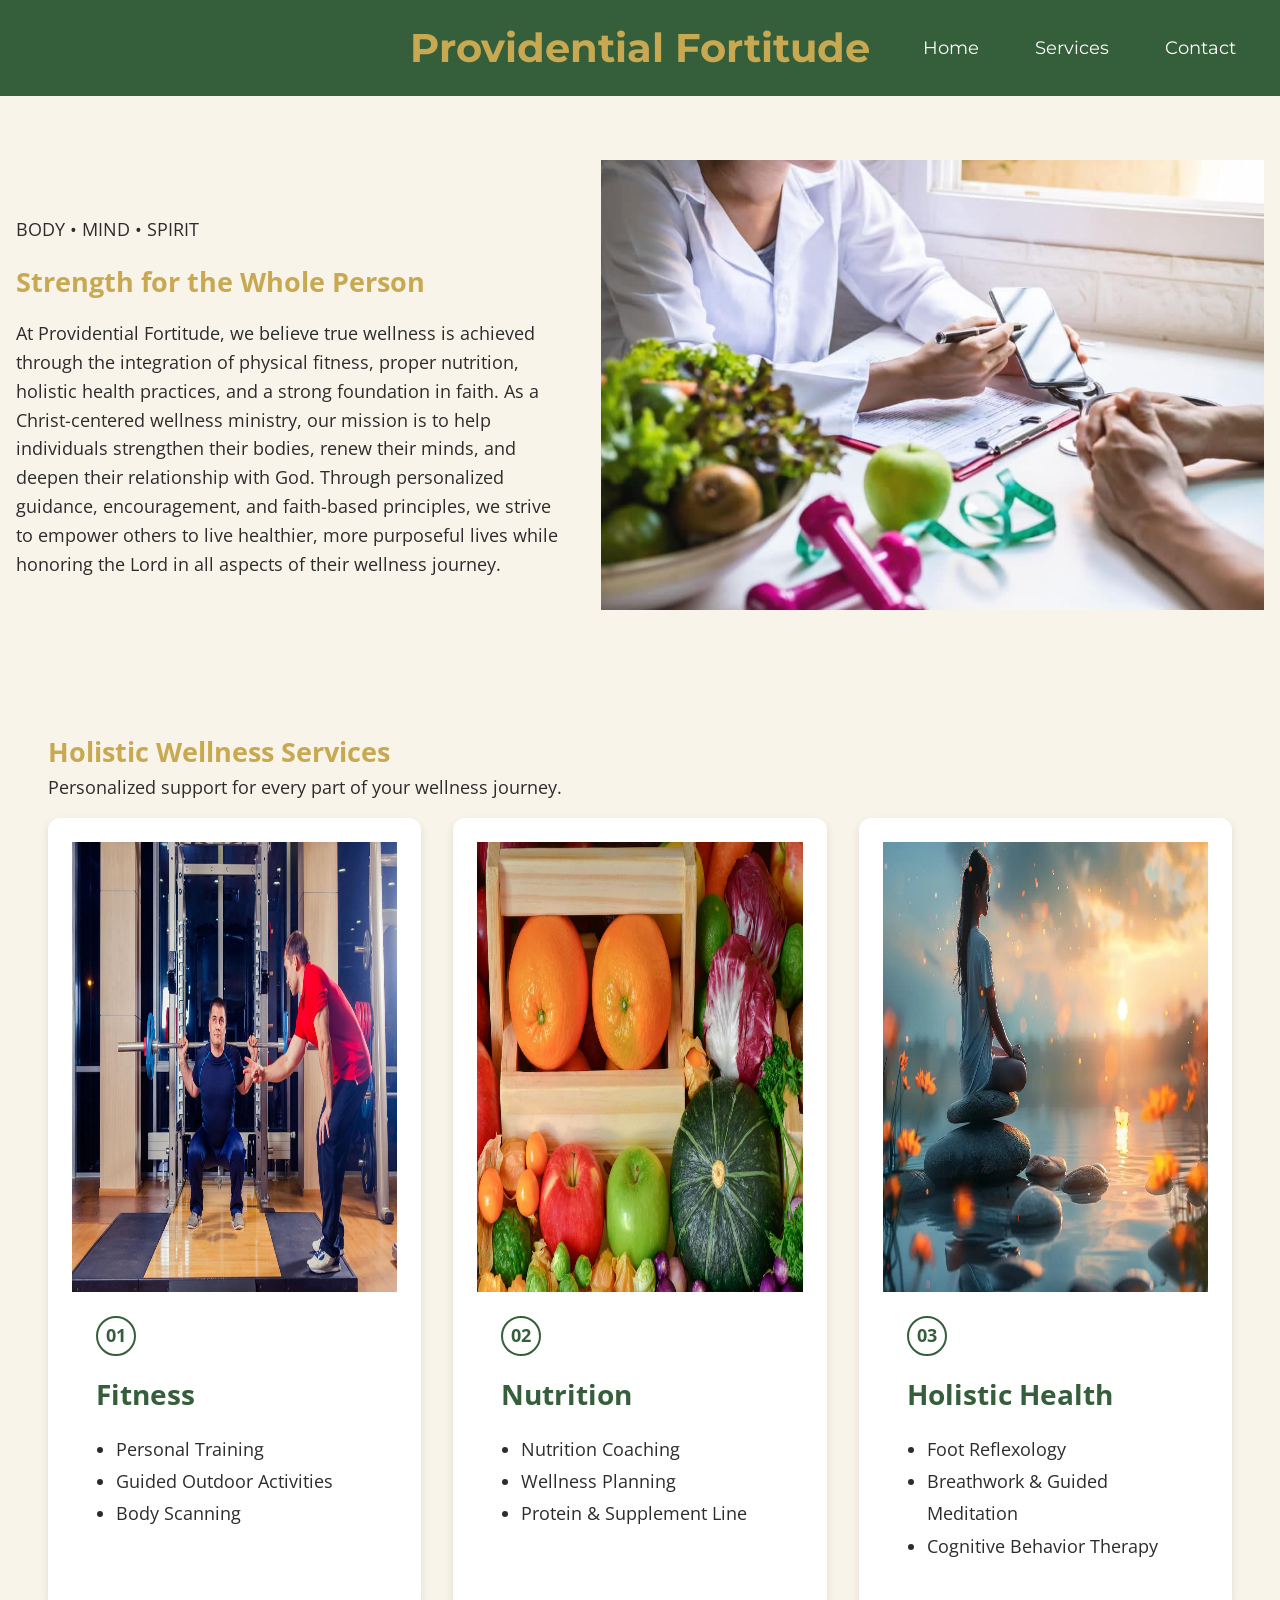
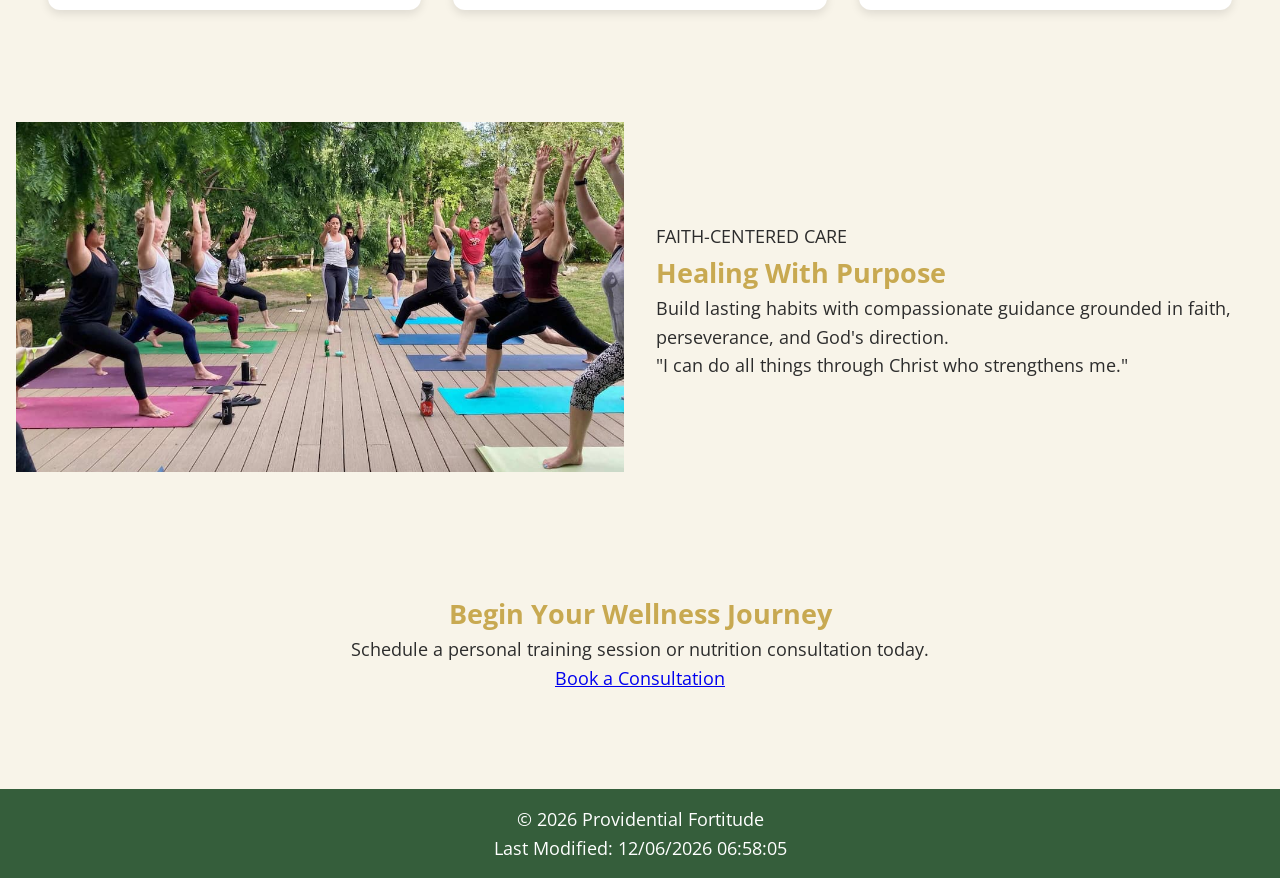
==== project/index.html @ 1b633d13 "project" ====
<!DOCTYPE html>
<html lang="en">
<head>
<meta charset="UTF-8">
<meta name="viewport" content="width=device-width, initial-scale=1.0">
<title>Providential Fortitude</title>

<link rel="preconnect" href="https://fonts.googleapis.com">
<link rel="preconnect" href="https://fonts.gstatic.com" crossorigin>

<link href="https://fonts.googleapis.com/css2?family=Montserrat:wght@400;600&family=Open+Sans:wght@400;500&family=Cormorant+Garamond:wght@500&display=swap" rel="stylesheet">

<link rel="stylesheet" href="/styles/project.css">
<link rel="stylesheet" href="/styles/project-large.css">
<script src="/scripts/project.js" defer></script>
</head>

<body>

<header>

    <h1>Providential Fortitude</h1>

    <button id="menu" aria-label="Menu">☰</button>

    <nav class="navigation">
        <a href="index.html">Home</a>
        <a href="services.html">Services</a>
        <a href="contact.html">Contact</a>
    </nav>
</header>

<main>

    <!-- Hero Section -->
    <section class="hero">

        <div class="hero-content">

            <p class="tagline">BODY • MIND • SPIRIT</p>

            <h2>Strength for the Whole Person</h2>

            <p>
                At Providential Fortitude, we believe true wellness is achieved through the integration of physical fitness, proper nutrition, holistic health practices, and a strong foundation in faith. As a Christ-centered wellness ministry, our mission is to help individuals strengthen their bodies, renew their minds, and deepen their relationship with God. Through personalized guidance, encouragement, and faith-based principles, we strive to empower others to live healthier, more purposeful lives while honoring the Lord in all aspects of their wellness journey.
            </p>

        </div>

        <div class="hero-image">
            <img src="/images/wellness.jpg"
                 alt="Wellness coaching"
                 loading="lazy">
        </div>

    </section>


    <!-- Services -->
    <section class="services-preview">
    <h2>Holistic Wellness Services</h2>
    <p>Personalized support for every part of your wellness journey.</p>

    <div class="service-cards">

        <a href="services.html" class="service-card">
            <div class="service-image">
                <img src="/images/fitness.jpg" alt="Personal fitness training">
            </div>
            <div class="service-content">
                <span class="service-number">01</span>
                <h3>Fitness</h3>
                <ul>
                    <li>Personal Training</li>
                    <li>Guided Outdoor Activities</li>
                    <li>Body Scanning</li>
                </ul>
            </div>
        </a>

        <a href="services.html" class="service-card">
            <div class="service-image">
                <img src="/images/nutrition.jpg" alt="Healthy nutrition planning">
            </div>
            <div class="service-content">
                <span class="service-number">02</span>
                <h3>Nutrition</h3>
                <ul>
                    <li>Nutrition Coaching</li>
                    <li>Wellness Planning</li>
                    <li>Protein & Supplement Line</li>
                </ul>
            </div>
        </a>

        <a href="services.html" class="service-card">
            <div class="service-image">
                <img src="/images/holistic.jpg" alt="Holistic wellness">
            </div>
            <div class="service-content">
                <span class="service-number">03</span>
                <h3>Holistic Health</h3>
                <ul>
                    <li>Foot Reflexology</li>
                    <li>Breathwork & Guided Meditation</li>
                    <li>Cognitive Behavior Therapy</li>
                </ul>
            </div>
        </a>

    </div>
</section>

    <!-- Faith Section -->
    <section class="faith-section">

        <div class="faith-image">

            <img src="/images/wellness2.jpg"
                 alt="Outdoor wellness activity"
                 loading="lazy">

        </div>

        <div class="faith-content">

            <p class="small-heading">
                FAITH-CENTERED CARE
            </p>

            <h2>Healing With Purpose</h2>

            <p>
                Build lasting habits with compassionate guidance grounded
                in faith, perseverance, and God's direction.
            </p>

            <blockquote>
                "I can do all things through Christ who strengthens me."
            </blockquote>

        </div>

    </section>


    <!-- CTA -->
    <section class="cta">

        <div>
            <h2>Begin Your Wellness Journey</h2>

            <p>
                Schedule a personal training session or nutrition
                consultation today.
            </p>
        </div>

        <a href="contact.html" class="btn">
            Book a Consultation
        </a>

    </section>

</main>

<footer>
    <p>
        © <span id="year"></span> Providential Fortitude
    </p>

    <p id="lastModified"></p>
</footer>

</body>
</html>
---- styles/project.css ----
:root {
    --green: #355E3B;
    --gold: #C8A951;
    --cream: #F8F4E9;
    --white: #FFFFFF;
    --dark: #2C2C2C;
}

* {
    margin: 0;
    padding: 0;
    box-sizing: border-box;
}

body {
    font-family: "Open Sans", sans-serif;
    background-color: var(--cream);
    color: var(--dark);
    line-height: 1.6;
    font-size: 18px;
}

h1,
h2,
h3,
h4 {
    color: var(--gold);
}

/* ---------- HEADER ---------- */

header {
    background-color: var(--green);
    color: var(--white);
    padding: 1rem;
}

header h1 {
    text-align: center;
    font-family: "Montserrat", sans-serif;
    font-size: 2.5rem;
}

#menu {
    display: block;
    background: none;
    border: none;
    color: white;
    font-size: 2rem;
    margin: .5rem auto;
    cursor: pointer;
}

nav {
    display: none;
    flex-direction: column;

}

nav.open {
    display: flex;
}

nav a {
     color: var(--white);
    text-decoration: none;
    padding: .75rem;
    font-family: "Montserrat", sans-serif;
}

nav a:hover {
     color: var(--gold);
}

/* ---------- HERO ---------- */

.hero {
    display: flex;
    flex-direction: column;
}

.hero img {
    width: 100%;
    height: auto;
}

.hero-text {
    padding: 1.5rem;
    text-align: center;
}

.hero-text h2 {
    color: var(--green);
    margin-bottom: 1rem;
}

.hero h2 {
    margin-top: 1rem;
}

.hero p {
    margin-top: 1rem;
}

/* ---------- MAIN ---------- */

main {
    max-width: 100%;
    padding: 1rem;
}

section {
    margin-bottom: 2rem;
}

.welcome,
.quote {
    text-align: center;
}

.quote {
    font-family: "Cormorant Garamond", serif;
    font-size: 1.6rem;
    color: var(--green);
}

/* ---------- SERVICES ---------- */

.service-grid {
    display: grid;
    grid-template-columns: 1fr;
    gap: 1rem;
}

.card {
    background: white;
    border-radius: 10px;
    padding: 1rem;
    box-shadow: 0 0 10px rgba(0,0,0,.1);
}

.card h3 {
    color: var(--green);
    margin-bottom: .5rem;
}

.services-preview {
    padding: 2rem;
}

.service-cards {
    display: grid;
    grid-template-columns: repeat(3, 1fr);
    gap: 2rem;
    padding: 1rem 0;
}

.service-card {
    display: block;
    text-decoration: none;
    color: inherit;
    background-color: #fcfcfc;
    border-radius: 12px;
    overflow: hidden;
    box-shadow: 0 4px 12px rgba(0, 0, 0, 0.12);
    transition: transform 0.2s ease,
                box-shadow 0.2s ease;
}

.service-card:hover {
    transform: translateY(-5px);
    box-shadow: 0 8px 20px rgba(0, 0, 0, 0.18);
}
.service-card {
    background-color: #fff;
    border-radius: 10px;
    overflow: hidden;
    box-shadow: 0 2px 8px rgba(0,0,0,.1);
}

.service-image {
    width: 100%;
}

.service-image img {
    width: 100%;
    height: 450px;
    display: block;
}


.service-content {
    padding: 1.5rem;
}

.service-number {
    display: inline-flex;
    align-items: center;
    justify-content: center;
    width: 40px;
    height: 40px;
    border: 2px solid var(--green);
    color: var(--green);
    border-radius: 50%;
    font-weight: bold;
    margin-bottom: 1rem;
}

.service-content h3 {
    margin-bottom: 1rem;
    color: var(--green);
    font-size: 1.75rem;
}

.service-content ul {
    padding-left: 1.25rem;
    line-height: 1.8;
}

/* ---------- FORM ---------- */

form {
    display: flex;
    flex-direction: column;
    gap: 1rem;
}

label {
    display: block;
    font-weight: 600;
}

input,
textarea,
select {
    width: 100%;
    padding: .75rem;
    margin-top: .25rem;
}

input[type="submit"] {
    background-color: var(--gold);
    border: none;
    padding: 1rem;
    cursor: pointer;
    font-weight: bold;
}

input[type="submit"]:hover {
    background-color: #b39445;
}

 .cta {
    text-align: center;
    padding: 3rem 2rem;
    }

.cta-button {
    display: inline-block;
    margin-top: 1rem;
}

.cta-button,
button,
.submit-btn {
    background-color: var(--gold);
    color: var(--dark);
    border: none;
}

.cta-button:hover,
button:hover,
.submit-btn:hover {
    background-color: #b89844;
}

/* ---------- FOOTER ---------- */

footer {
    background-color: var(--green);
    color: white;
    text-align: center;
    padding: 1rem;
}



/* Services Page */

.serv {
    text-align: center;
    padding-bottom: 1.5rem;
}

.service-card {
    background: white;
    padding: 1.5rem;
    border-radius: 12px;
    box-shadow: 0 4px 10px rgba(0,0,0,.1);
}

.service-card h3 {
    color: var(--green);
    margin-bottom: 1rem;
}

.service-card p {
    margin-bottom: 1rem;
}

.pricing-tier {
    border: 1px solid #ddd;
    border-radius: 8px;
    padding: .75rem;
    margin-bottom: .75rem;
    text-align: center;
}

.pricing-tier h4 {
    color: var(--green);
    margin-bottom: .25rem;
}

.pricing-tier p {
    font-weight: bold;
    color: var(--gold);
    margin: 0;
}

.book-btn {
    display: block;
    text-align: center;
    background-color: var(--gold);
    color: var(--dark);
    text-decoration: none;
    padding: .75rem;
    border-radius: 8px;
    margin-top: 1rem;
    font-weight: 600;
}

.book-btn:hover {
    background-color: #b89944;
}
---- styles/project-large.css ----
@media screen and (min-width: 768px) {

     header {
        position: relative;
        padding: 1rem 2rem;
        text-align: center;
    }

    header h1 {
        margin: 0;
        text-align: center;
    }

    #menu {
        display: none;
    }

    .navigation {
        position: absolute;
        right: 2rem;
        top: 50%;
        transform: translateY(-50%);

        display: flex;
        flex-direction: row;
        gap: 2rem;
    }

    .navigation a {
        color: var(--white);
        text-decoration: none;
    }
}
    
    /* HERO */

    .hero {
        display: grid;
        grid-template-columns: 1fr 1.2fr;
        gap: 2rem;
        align-items: center;
        padding: 3rem 0;
    }

    .hero-image img {
        width: 100%;
        height: 450px;
        object-fit: cover;
    }

    /* SERVICES */

    .service-grid {
        display: grid;
        grid-template-columns: repeat(3, 1fr);
        gap: 1.5rem;
    }

    

    /* FAITH SECTION */

    .faith-section {
        display: grid;
        grid-template-columns: 1fr 1fr;
        gap: 2rem;
        align-items: center;
        margin: 4rem 0;
    }

    .faith-image img {
        width: 100%;
        height: 350px;
        object-fit: cover;
    }

    /* CTA */

    .cta {
    text-align: center;
    padding: 3rem 2rem;
    }

    .cta-button {
        display: inline-block;
        margin-top: 1rem;
    }

    .cta-button,
    button,
    .submit-btn {
        background-color: var(--gold);
        color: var(--dark);
        border: none;
    }

    .cta-button:hover,
    button:hover,
    .submit-btn:hover {
        background-color: #b89844;
    }
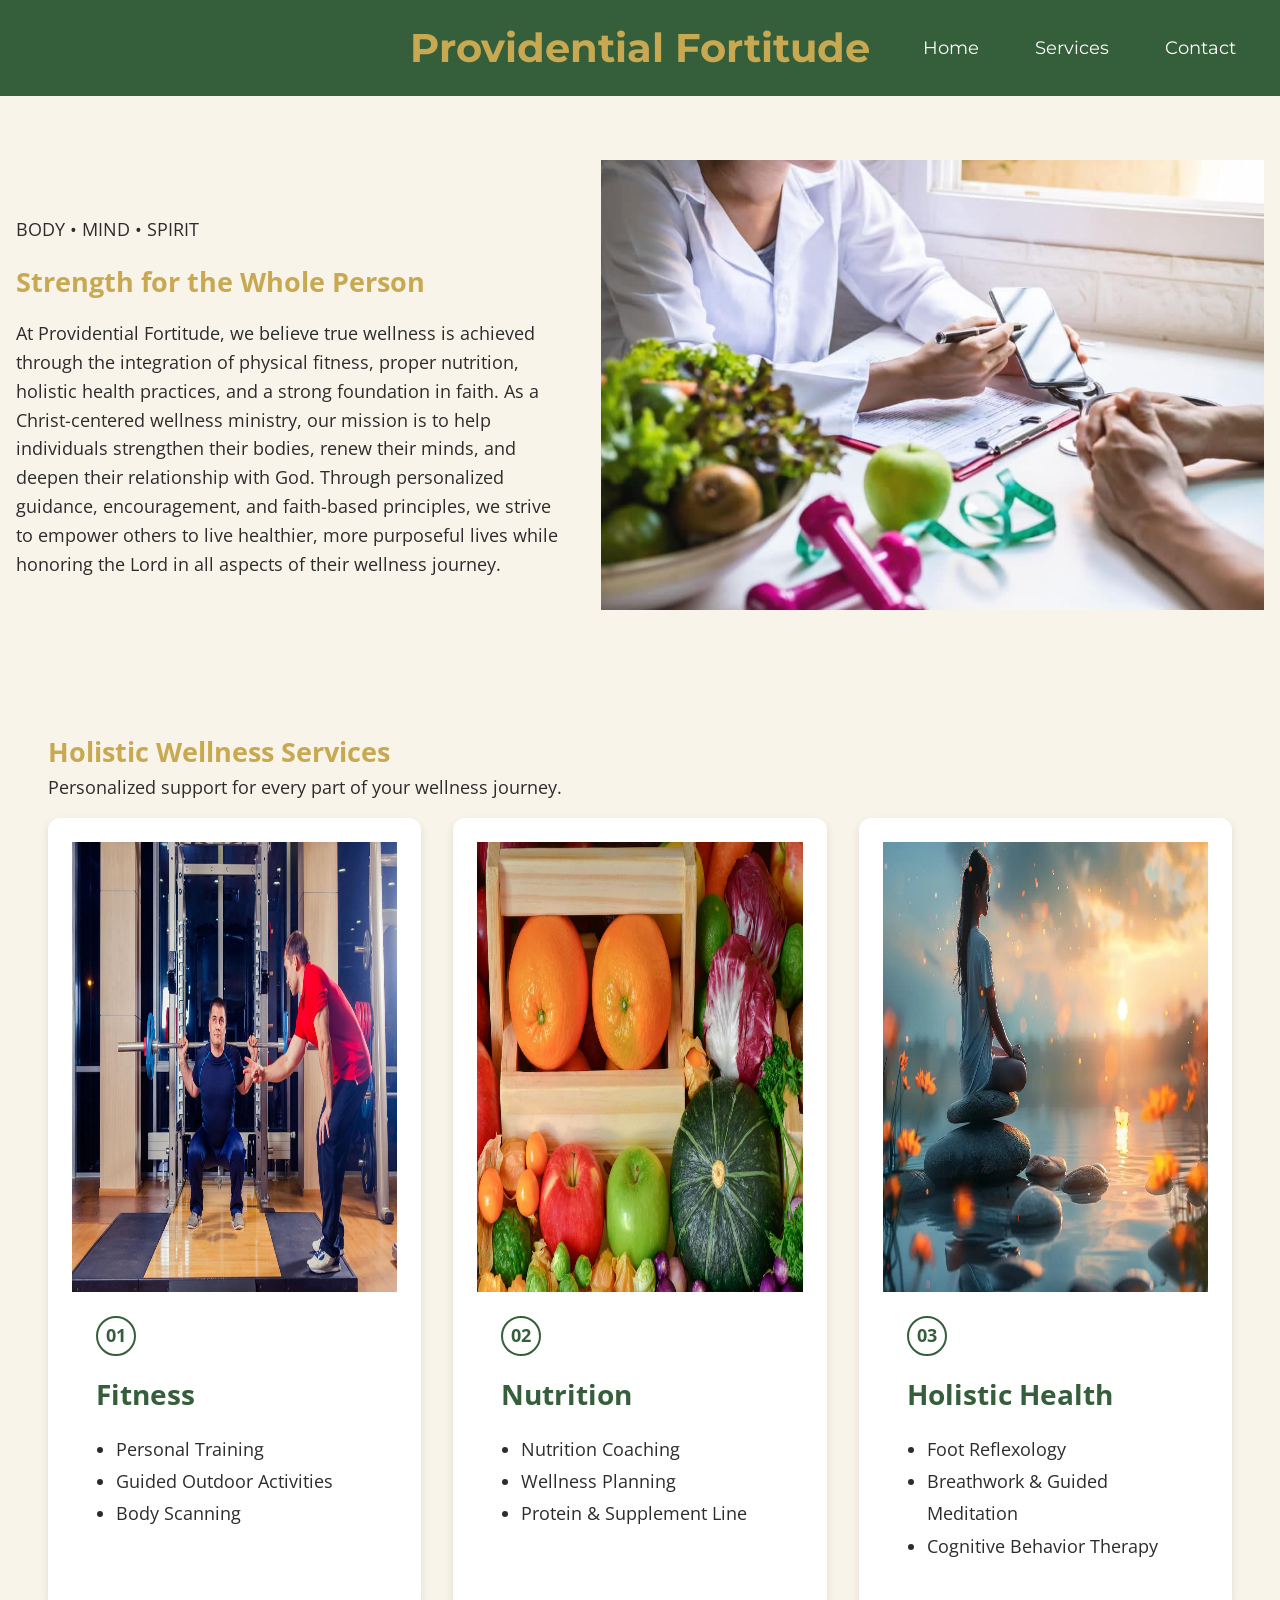
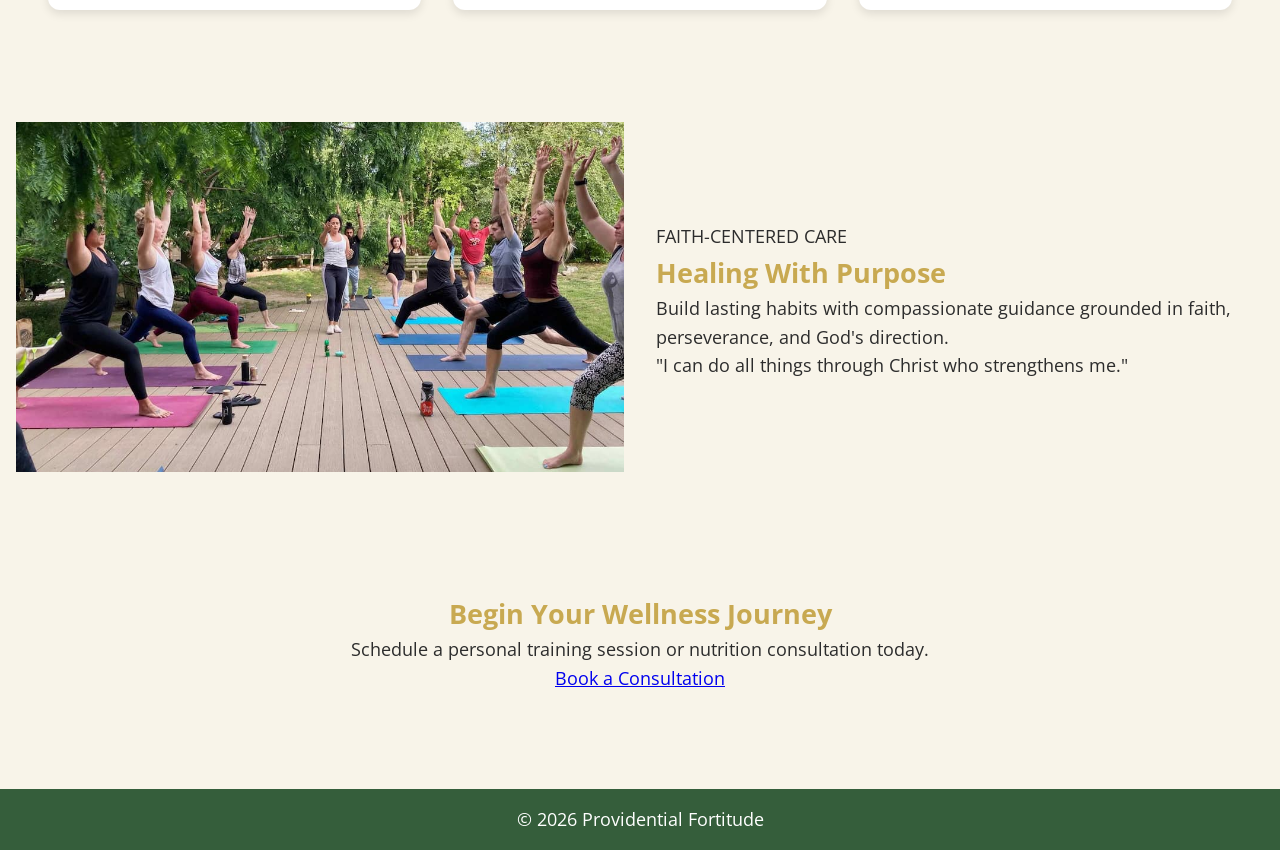
==== commit ca902cf1: "project update" ====
--- a/project/index.html
+++ b/project/index.html
@@ -10,9 +10,9 @@
 
 <link href="https://fonts.googleapis.com/css2?family=Montserrat:wght@400;600&family=Open+Sans:wght@400;500&family=Cormorant+Garamond:wght@500&display=swap" rel="stylesheet">
 
-<link rel="stylesheet" href="/styles/project.css">
-<link rel="stylesheet" href="/styles/project-large.css">
-<script src="/scripts/project.js" defer></script>
+<link rel="stylesheet" href="styles/project.css">
+<link rel="stylesheet" href="styles/project-large.css">
+<script src="scripts/project.js" defer></script>
 </head>
 
 <body>
@@ -48,7 +48,7 @@
         </div>
 
         <div class="hero-image">
-            <img src="/images/wellness.jpg"
+            <img src="images/wellness.jpg"
                  alt="Wellness coaching"
                  loading="lazy">
         </div>
@@ -65,7 +65,7 @@
 
         <a href="services.html" class="service-card">
             <div class="service-image">
-                <img src="/images/fitness.jpg" alt="Personal fitness training">
+                <img src="images/fitness.jpg" alt="Personal fitness training">
             </div>
             <div class="service-content">
                 <span class="service-number">01</span>
@@ -80,7 +80,7 @@
 
         <a href="services.html" class="service-card">
             <div class="service-image">
-                <img src="/images/nutrition.jpg" alt="Healthy nutrition planning">
+                <img src="images/nutrition.jpg" alt="Healthy nutrition planning">
             </div>
             <div class="service-content">
                 <span class="service-number">02</span>
@@ -95,7 +95,7 @@
 
         <a href="services.html" class="service-card">
             <div class="service-image">
-                <img src="/images/holistic.jpg" alt="Holistic wellness">
+                <img src="images/holistic.jpg" alt="Holistic wellness">
             </div>
             <div class="service-content">
                 <span class="service-number">03</span>
@@ -116,7 +116,7 @@
 
         <div class="faith-image">
 
-            <img src="/images/wellness2.jpg"
+            <img src="images/wellness2.jpg"
                  alt="Outdoor wellness activity"
                  loading="lazy">
 
@@ -168,8 +168,6 @@
     <p>
         © <span id="year"></span> Providential Fortitude
     </p>
-
-    <p id="lastModified"></p>
 </footer>
 
 </body>
--- a/project/styles/project.css
+++ b/project/styles/project.css
@@ -0,0 +1,344 @@
+:root {
+    --green: #355E3B;
+    --gold: #C8A951;
+    --cream: #F8F4E9;
+    --white: #FFFFFF;
+    --dark: #2C2C2C;
+}
+
+* {
+    margin: 0;
+    padding: 0;
+    box-sizing: border-box;
+}
+
+body {
+    font-family: "Open Sans", sans-serif;
+    background-color: var(--cream);
+    color: var(--dark);
+    line-height: 1.6;
+    font-size: 18px;
+}
+
+h1,
+h2,
+h3,
+h4 {
+    color: var(--gold);
+}
+
+/* ---------- HEADER ---------- */
+
+header {
+    background-color: var(--green);
+    color: var(--white);
+    padding: 1rem;
+}
+
+header h1 {
+    text-align: center;
+    font-family: "Montserrat", sans-serif;
+    font-size: 2.5rem;
+}
+
+#menu {
+    display: block;
+    background: none;
+    border: none;
+    color: white;
+    font-size: 2rem;
+    margin: .5rem auto;
+    cursor: pointer;
+}
+
+nav {
+    display: none;
+    flex-direction: column;
+
+}
+
+nav.open {
+    display: flex;
+}
+
+nav a {
+     color: var(--white);
+    text-decoration: none;
+    padding: .75rem;
+    font-family: "Montserrat", sans-serif;
+}
+
+nav a:hover {
+     color: var(--gold);
+}
+
+/* ---------- HERO ---------- */
+
+.hero {
+    display: flex;
+    flex-direction: column;
+}
+
+.hero img {
+    width: 100%;
+    height: auto;
+}
+
+.hero-text {
+    padding: 1.5rem;
+    text-align: center;
+}
+
+.hero-text h2 {
+    color: var(--green);
+    margin-bottom: 1rem;
+}
+
+.hero h2 {
+    margin-top: 1rem;
+}
+
+.hero p {
+    margin-top: 1rem;
+}
+
+/* ---------- MAIN ---------- */
+
+main {
+    max-width: 100%;
+    padding: 1rem;
+}
+
+section {
+    margin-bottom: 2rem;
+}
+
+.welcome,
+.quote {
+    text-align: center;
+}
+
+.quote {
+    font-family: "Cormorant Garamond", serif;
+    font-size: 1.6rem;
+    color: var(--green);
+}
+
+/* ---------- SERVICES ---------- */
+
+.service-grid {
+    display: grid;
+    grid-template-columns: 1fr;
+    gap: 1rem;
+}
+
+.card {
+    background: white;
+    border-radius: 10px;
+    padding: 1rem;
+    box-shadow: 0 0 10px rgba(0,0,0,.1);
+}
+
+.card h3 {
+    color: var(--green);
+    margin-bottom: .5rem;
+}
+
+.services-preview {
+    padding: 2rem;
+}
+
+.service-cards {
+    display: grid;
+    grid-template-columns: repeat(3, 1fr);
+    gap: 2rem;
+    padding: 1rem 0;
+}
+
+.service-card {
+    display: block;
+    text-decoration: none;
+    color: inherit;
+    background-color: #fcfcfc;
+    border-radius: 12px;
+    overflow: hidden;
+    box-shadow: 0 4px 12px rgba(0, 0, 0, 0.12);
+    transition: transform 0.2s ease,
+                box-shadow 0.2s ease;
+}
+
+.service-card:hover {
+    transform: translateY(-5px);
+    box-shadow: 0 8px 20px rgba(0, 0, 0, 0.18);
+}
+.service-card {
+    background-color: #fff;
+    border-radius: 10px;
+    overflow: hidden;
+    box-shadow: 0 2px 8px rgba(0,0,0,.1);
+}
+
+.service-image {
+    width: 100%;
+}
+
+.service-image img {
+    width: 100%;
+    height: 450px;
+    display: block;
+}
+
+
+.service-content {
+    padding: 1.5rem;
+}
+
+.service-number {
+    display: inline-flex;
+    align-items: center;
+    justify-content: center;
+    width: 40px;
+    height: 40px;
+    border: 2px solid var(--green);
+    color: var(--green);
+    border-radius: 50%;
+    font-weight: bold;
+    margin-bottom: 1rem;
+}
+
+.service-content h3 {
+    margin-bottom: 1rem;
+    color: var(--green);
+    font-size: 1.75rem;
+}
+
+.service-content ul {
+    padding-left: 1.25rem;
+    line-height: 1.8;
+}
+
+/* ---------- FORM ---------- */
+
+form {
+    display: flex;
+    flex-direction: column;
+    gap: 1rem;
+}
+
+label {
+    display: block;
+    font-weight: 600;
+}
+
+input,
+textarea,
+select {
+    width: 100%;
+    padding: .75rem;
+    margin-top: .25rem;
+}
+
+input[type="submit"] {
+    background-color: var(--gold);
+    border: none;
+    padding: 1rem;
+    cursor: pointer;
+    font-weight: bold;
+}
+
+input[type="submit"]:hover {
+    background-color: #b39445;
+}
+
+ .cta {
+    text-align: center;
+    padding: 3rem 2rem;
+    }
+
+.cta-button {
+    display: inline-block;
+    margin-top: 1rem;
+}
+
+.cta-button,
+button,
+.submit-btn {
+    background-color: var(--gold);
+    color: var(--dark);
+    border: none;
+}
+
+.cta-button:hover,
+button:hover,
+.submit-btn:hover {
+    background-color: #b89844;
+}
+
+/* ---------- FOOTER ---------- */
+
+footer {
+    background-color: var(--green);
+    color: white;
+    text-align: center;
+    padding: 1rem;
+}
+
+
+
+/* Services Page */
+
+.serv {
+    text-align: center;
+    padding-bottom: 1.5rem;
+}
+
+.service-card {
+    background: white;
+    padding: 1.5rem;
+    border-radius: 12px;
+    box-shadow: 0 4px 10px rgba(0,0,0,.1);
+}
+
+.service-card h3 {
+    color: var(--green);
+    margin-bottom: 1rem;
+}
+
+.service-card p {
+    margin-bottom: 1rem;
+}
+
+.pricing-tier {
+    border: 1px solid #ddd;
+    border-radius: 8px;
+    padding: .75rem;
+    margin-bottom: .75rem;
+    text-align: center;
+}
+
+.pricing-tier h4 {
+    color: var(--green);
+    margin-bottom: .25rem;
+}
+
+.pricing-tier p {
+    font-weight: bold;
+    color: var(--gold);
+    margin: 0;
+}
+
+.book-btn {
+    display: block;
+    text-align: center;
+    background-color: var(--gold);
+    color: var(--dark);
+    text-decoration: none;
+    padding: .75rem;
+    border-radius: 8px;
+    margin-top: 1rem;
+    font-weight: 600;
+}
+
+.book-btn:hover {
+    background-color: #b89944;
+}
--- a/project/styles/project-large.css
+++ b/project/styles/project-large.css
@@ -0,0 +1,101 @@
+@media screen and (min-width: 768px) {
+
+     header {
+        position: relative;
+        padding: 1rem 2rem;
+        text-align: center;
+    }
+
+    header h1 {
+        margin: 0;
+        text-align: center;
+    }
+
+    #menu {
+        display: none;
+    }
+
+    .navigation {
+        position: absolute;
+        right: 2rem;
+        top: 50%;
+        transform: translateY(-50%);
+
+        display: flex;
+        flex-direction: row;
+        gap: 2rem;
+    }
+
+    .navigation a {
+        color: var(--white);
+        text-decoration: none;
+    }
+}
+    
+    /* HERO */
+
+    .hero {
+        display: grid;
+        grid-template-columns: 1fr 1.2fr;
+        gap: 2rem;
+        align-items: center;
+        padding: 3rem 0;
+    }
+
+    .hero-image img {
+        width: 100%;
+        height: 450px;
+        object-fit: cover;
+    }
+
+    /* SERVICES */
+
+    .service-grid {
+        display: grid;
+        grid-template-columns: repeat(3, 1fr);
+        gap: 1.5rem;
+    }
+
+    
+
+    /* FAITH SECTION */
+
+    .faith-section {
+        display: grid;
+        grid-template-columns: 1fr 1fr;
+        gap: 2rem;
+        align-items: center;
+        margin: 4rem 0;
+    }
+
+    .faith-image img {
+        width: 100%;
+        height: 350px;
+        object-fit: cover;
+    }
+
+    /* CTA */
+
+    .cta {
+    text-align: center;
+    padding: 3rem 2rem;
+    }
+
+    .cta-button {
+        display: inline-block;
+        margin-top: 1rem;
+    }
+
+    .cta-button,
+    button,
+    .submit-btn {
+        background-color: var(--gold);
+        color: var(--dark);
+        border: none;
+    }
+
+    .cta-button:hover,
+    button:hover,
+    .submit-btn:hover {
+        background-color: #b89844;
+    }
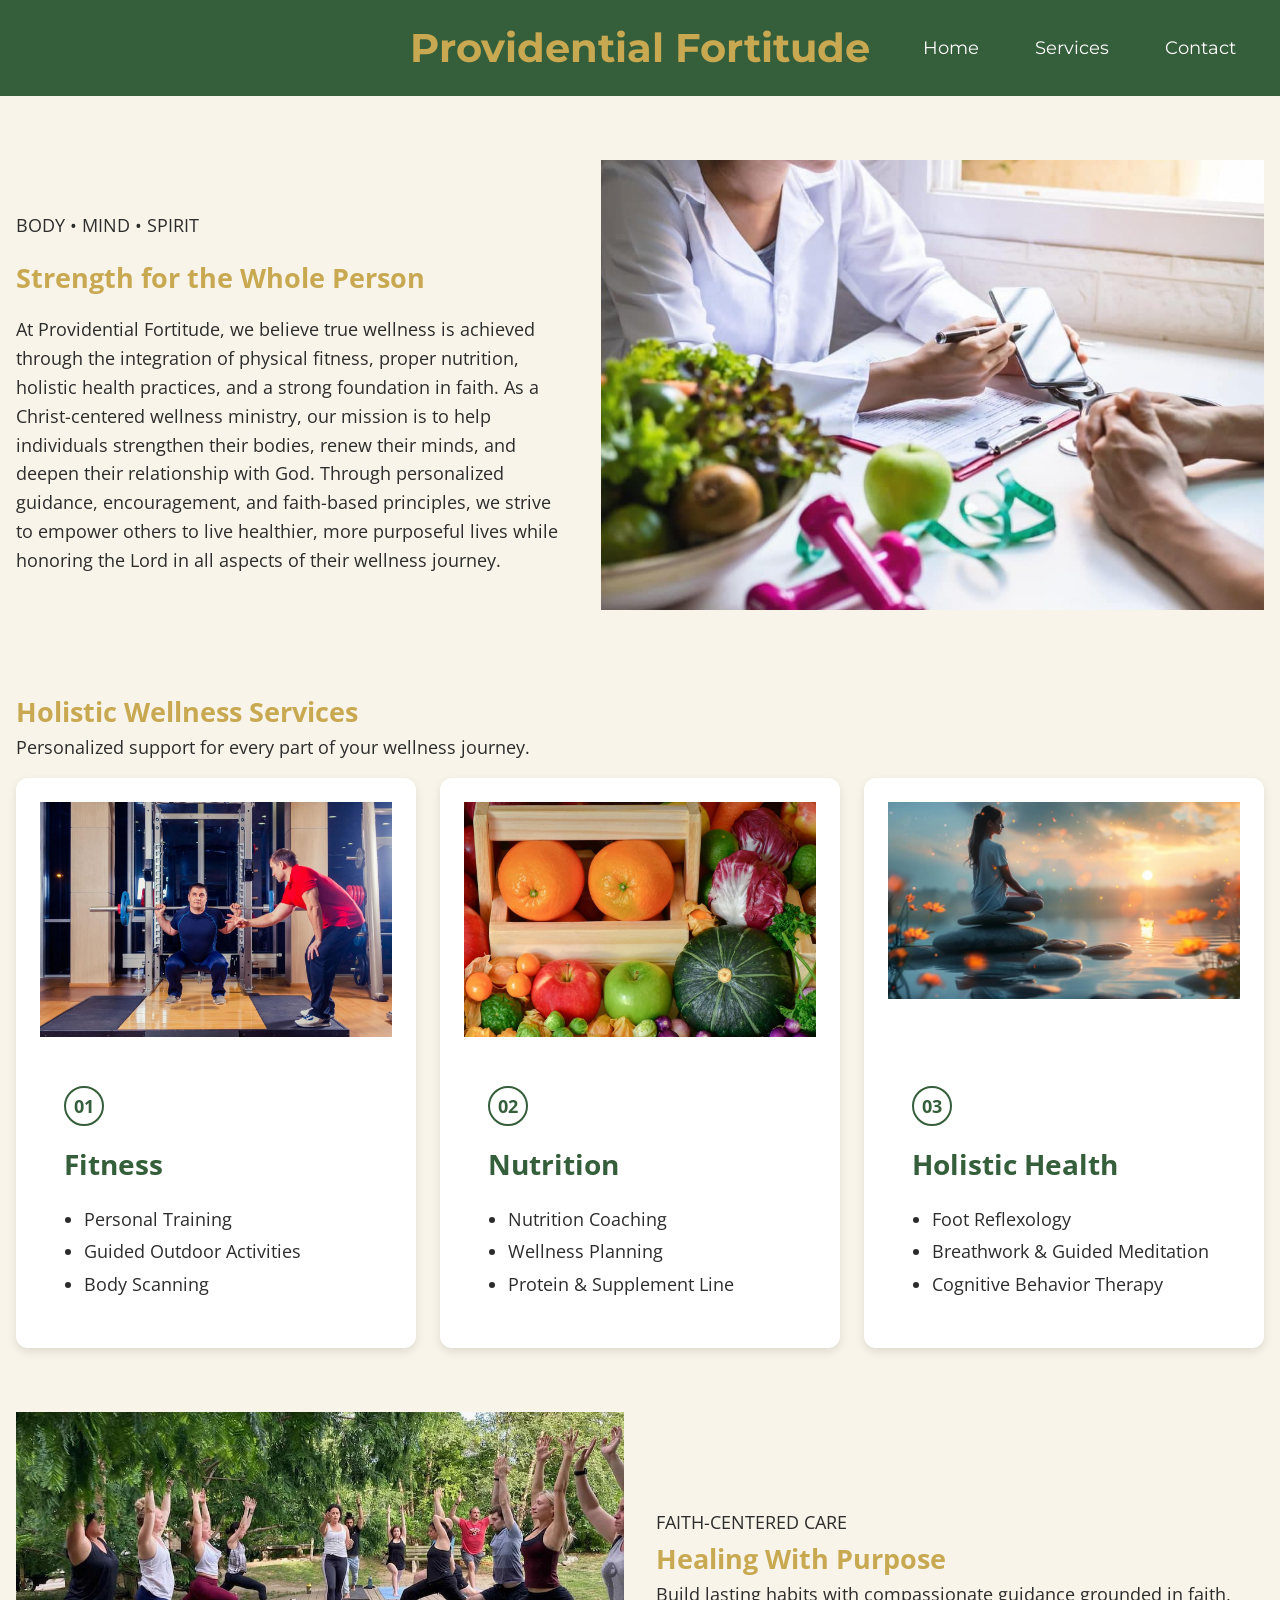
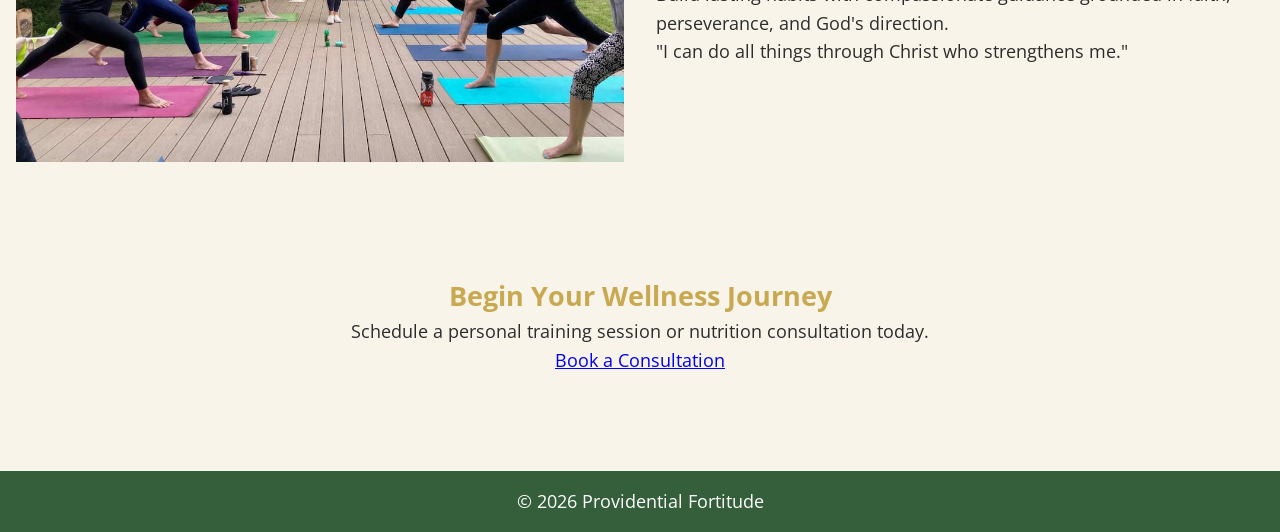
==== commit 3cfd2a8c: "update" ====
--- a/project/index.html
+++ b/project/index.html
@@ -4,7 +4,8 @@
 <meta charset="UTF-8">
 <meta name="viewport" content="width=device-width, initial-scale=1.0">
 <title>Providential Fortitude</title>
-
+<meta name="description" content="WDD 131 – Dynamic Web Fundamentals - RoseDana Supreus - Providential Fortitude Final Project">
+<meta name="author" content="RoseDana Supreus">
 <link rel="preconnect" href="https://fonts.googleapis.com">
 <link rel="preconnect" href="https://fonts.gstatic.com" crossorigin>
 
@@ -31,6 +32,8 @@
 </header>
 
 <main>
+
+    <div class="content-wrapper">
 
     <!-- Hero Section -->
     <section class="hero">
@@ -61,7 +64,7 @@
     <h2>Holistic Wellness Services</h2>
     <p>Personalized support for every part of your wellness journey.</p>
 
-    <div class="service-cards">
+    <div class="service-grid">
 
         <a href="services.html" class="service-card">
             <div class="service-image">
@@ -162,6 +165,8 @@
 
     </section>
 
+    </div>
+
 </main>
 
 <footer>
--- a/project/styles/project.css
+++ b/project/styles/project.css
@@ -72,6 +72,11 @@
      color: var(--gold);
 }
 
+main {
+    max-width: 1400px;
+    margin: 0 auto;
+    padding: 0 2rem;
+}
 /* ---------- HERO ---------- */
 
 .hero {
@@ -79,27 +84,29 @@
     flex-direction: column;
 }
 
-.hero img {
+.hero-text {
+    padding: 1.5rem;
+    text-align: center;
+}
+
+.hero-text h2 {
+    color: var(--green);
+    margin-bottom: 1rem;
+}
+
+.hero h2 {
+    margin-top: 1rem;
+}
+
+.hero p {
+    margin-top: 1rem;
+}
+
+.hero-image img,
+.faith-image img {
     width: 100%;
     height: auto;
-}
-
-.hero-text {
-    padding: 1.5rem;
-    text-align: center;
-}
-
-.hero-text h2 {
-    color: var(--green);
-    margin-bottom: 1rem;
-}
-
-.hero h2 {
-    margin-top: 1rem;
-}
-
-.hero p {
-    margin-top: 1rem;
+    display: block;
 }
 
 /* ---------- MAIN ---------- */
@@ -129,7 +136,8 @@
 .service-grid {
     display: grid;
     grid-template-columns: 1fr;
-    gap: 1rem;
+    gap: 1.5rem;
+    padding-top: 1rem;
 }
 
 .card {
@@ -142,17 +150,6 @@
 .card h3 {
     color: var(--green);
     margin-bottom: .5rem;
-}
-
-.services-preview {
-    padding: 2rem;
-}
-
-.service-cards {
-    display: grid;
-    grid-template-columns: repeat(3, 1fr);
-    gap: 2rem;
-    padding: 1rem 0;
 }
 
 .service-card {
@@ -171,20 +168,21 @@
     transform: translateY(-5px);
     box-shadow: 0 8px 20px rgba(0, 0, 0, 0.18);
 }
-.service-card {
-    background-color: #fff;
-    border-radius: 10px;
+
+.service-image {
+    height: 260px;
     overflow: hidden;
-    box-shadow: 0 2px 8px rgba(0,0,0,.1);
-}
-
-.service-image {
-    width: 100%;
 }
 
 .service-image img {
     width: 100%;
-    height: 450px;
+    height: 100%;
+    object-fit: cover;
+    display: block;
+}
+.service-card img {
+    width: 100%;
+    height: auto;
     display: block;
 }
 
@@ -217,12 +215,131 @@
     line-height: 1.8;
 }
 
+
+/* Faith section */
+
+.faith h2 {
+    margin-top: 1rem;
+}
+
+.faith p {
+    margin-top: 1rem;
+}
+
+
+/* ---------- FOOTER ---------- */
+
+footer {
+    background-color: var(--green);
+    color: white;
+    text-align: center;
+    padding: 1rem;
+}
+
+
+
+/* Services Page */
+
+.serv {
+    text-align: center;
+    padding-bottom: 1.5rem;
+}
+
+.service-card {
+    background: white;
+    padding: 1.5rem;
+    border-radius: 12px;
+    box-shadow: 0 4px 10px rgba(0,0,0,.1);
+}
+
+.service-card h3 {
+    color: var(--green);
+    margin-bottom: 1rem;
+}
+
+.service-card p {
+    margin-bottom: 1rem;
+}
+
+.service-benefits {
+    margin: 1rem 0 1.5rem;
+    padding-left: 1.5rem;
+    line-height: 1.8;
+}
+
+.service-benefits li {
+    margin-bottom: .25rem;
+}
+
+.pricing-tier {
+    border: 1px solid #ddd;
+    border-radius: 8px;
+    padding: .75rem;
+    margin-bottom: .75rem;
+    text-align: center;
+}
+
+.pricing-tier h4 {
+    color: var(--green);
+    margin-bottom: .25rem;
+}
+
+.pricing-tier p {
+    font-weight: bold;
+    color: var(--gold);
+    margin: 0;
+}
+
+.book-btn {
+    display: block;
+    text-align: center;
+    background-color: var(--gold);
+    color: var(--dark);
+    text-decoration: none;
+    padding: .75rem;
+    border-radius: 8px;
+    margin-top: 1rem;
+    font-weight: 600;
+}
+
+.book-btn:hover {
+    background-color: #b89944;
+}
+
+.service-video {
+    margin-bottom: 2rem;
+}
+
+.service-video a {
+    position: relative;
+    display: block;
+}
+
+.play-button {
+    position: absolute;
+    top: 50%;
+    left: 50%;
+    transform: translate(-50%, -50%);
+    font-size: 3rem;
+    color: white;
+    background: rgba(0,0,0,.6);
+    width: 70px;
+    height: 70px;
+    border-radius: 50%;
+    display: flex;
+    align-items: center;
+    justify-content: center;
+}
+
+
+/* Contact page */
+
 /* ---------- FORM ---------- */
 
 form {
     display: flex;
     flex-direction: column;
-    gap: 1rem;
+    gap: .5rem;
 }
 
 label {
@@ -234,8 +351,14 @@
 textarea,
 select {
     width: 100%;
-    padding: .75rem;
+    padding: .5rem;
     margin-top: .25rem;
+    box-sizing: border-box;
+}
+
+textarea {
+    height: 80px;
+    resize: vertical;
 }
 
 input[type="submit"] {
@@ -274,71 +397,72 @@
     background-color: #b89844;
 }
 
-/* ---------- FOOTER ---------- */
-
-footer {
-    background-color: var(--green);
-    color: white;
-    text-align: center;
-    padding: 1rem;
-}
-
-
-
-/* Services Page */
-
-.serv {
-    text-align: center;
-    padding-bottom: 1.5rem;
-}
-
-.service-card {
+
+.mission-card {
+    text-align: center;
+    margin-bottom: 2rem;
+}
+
+.contact-layout {
+    display: grid;
+    grid-template-columns: 1fr;
+    gap: 1.5rem;
+}
+
+.contact-sidebar {
+    display: grid;
+    grid-template-rows: 1fr 1fr;
+    gap: 2rem;
+}
+
+.contact-card {
     background: white;
     padding: 1.5rem;
     border-radius: 12px;
-    box-shadow: 0 4px 10px rgba(0,0,0,.1);
-}
-
-.service-card h3 {
-    color: var(--green);
-    margin-bottom: 1rem;
-}
-
-.service-card p {
-    margin-bottom: 1rem;
-}
-
-.pricing-tier {
-    border: 1px solid #ddd;
-    border-radius: 8px;
-    padding: .75rem;
-    margin-bottom: .75rem;
-    text-align: center;
-}
-
-.pricing-tier h4 {
-    color: var(--green);
-    margin-bottom: .25rem;
-}
-
-.pricing-tier p {
-    font-weight: bold;
-    color: var(--gold);
-    margin: 0;
-}
-
-.book-btn {
-    display: block;
-    text-align: center;
-    background-color: var(--gold);
-    color: var(--dark);
-    text-decoration: none;
-    padding: .75rem;
-    border-radius: 8px;
-    margin-top: 1rem;
-    font-weight: 600;
-}
-
-.book-btn:hover {
-    background-color: #b89944;
+    box-shadow: 0 4px 12px rgba(0,0,0,.1);
+}
+
+.contact-form-container {
+    background: white;
+    padding: 2rem;
+    border-radius: 12px;
+    box-shadow: 0 4px 12px rgba(0,0,0,.1);
+}
+
+
+.mission-card blockquote {
+    text-align: center;
+    font-size: 1.2rem;
+    color: var(--green);
+    margin: 1.5rem 0;
+}
+
+.contact-card h3 {
+    color: var(--green);
+    margin-bottom: 1rem;
+}
+
+.contact-card ul {
+    padding-left: 1.5rem;
+    line-height: 1.8;
+}
+
+.contact-card p {
+    padding-bottom: 1rem;
+}
+
+.contact-card blockquote {
+    font-style: italic;
+    margin: 1rem 0;
+    color: var(--green);
+}
+
+.info {
+    padding-top: 1rem;
+}
+
+.info p {
+    text-align: center;
+    padding: 0;
+
 }
--- a/project/styles/project-large.css
+++ b/project/styles/project-large.css
@@ -30,7 +30,6 @@
         color: var(--white);
         text-decoration: none;
     }
-}
     
     /* HERO */
 
@@ -48,12 +47,39 @@
         object-fit: cover;
     }
 
+    .hero-image img {
+        width: 100%;
+        height: 450px;
+        object-fit: cover;
+    }
+
+    .faith-image img {
+        width: 100%;
+        height: 350px;
+        object-fit: cover;
+    }
+
     /* SERVICES */
 
     .service-grid {
         display: grid;
         grid-template-columns: repeat(3, 1fr);
         gap: 1.5rem;
+    }
+
+    /* CONTACT */
+
+    .contact-layout {
+    display: grid;
+    grid-template-columns: repeat(2, 1fr);
+    gap: 2rem;
+    align-items: stretch;
+    }
+
+    .contact-sidebar {
+    display: grid;
+    grid-template-rows: 1fr 1fr;
+    gap: 2rem;
     }
 
     
@@ -99,3 +125,4 @@
     .submit-btn:hover {
         background-color: #b89844;
     }
+}
